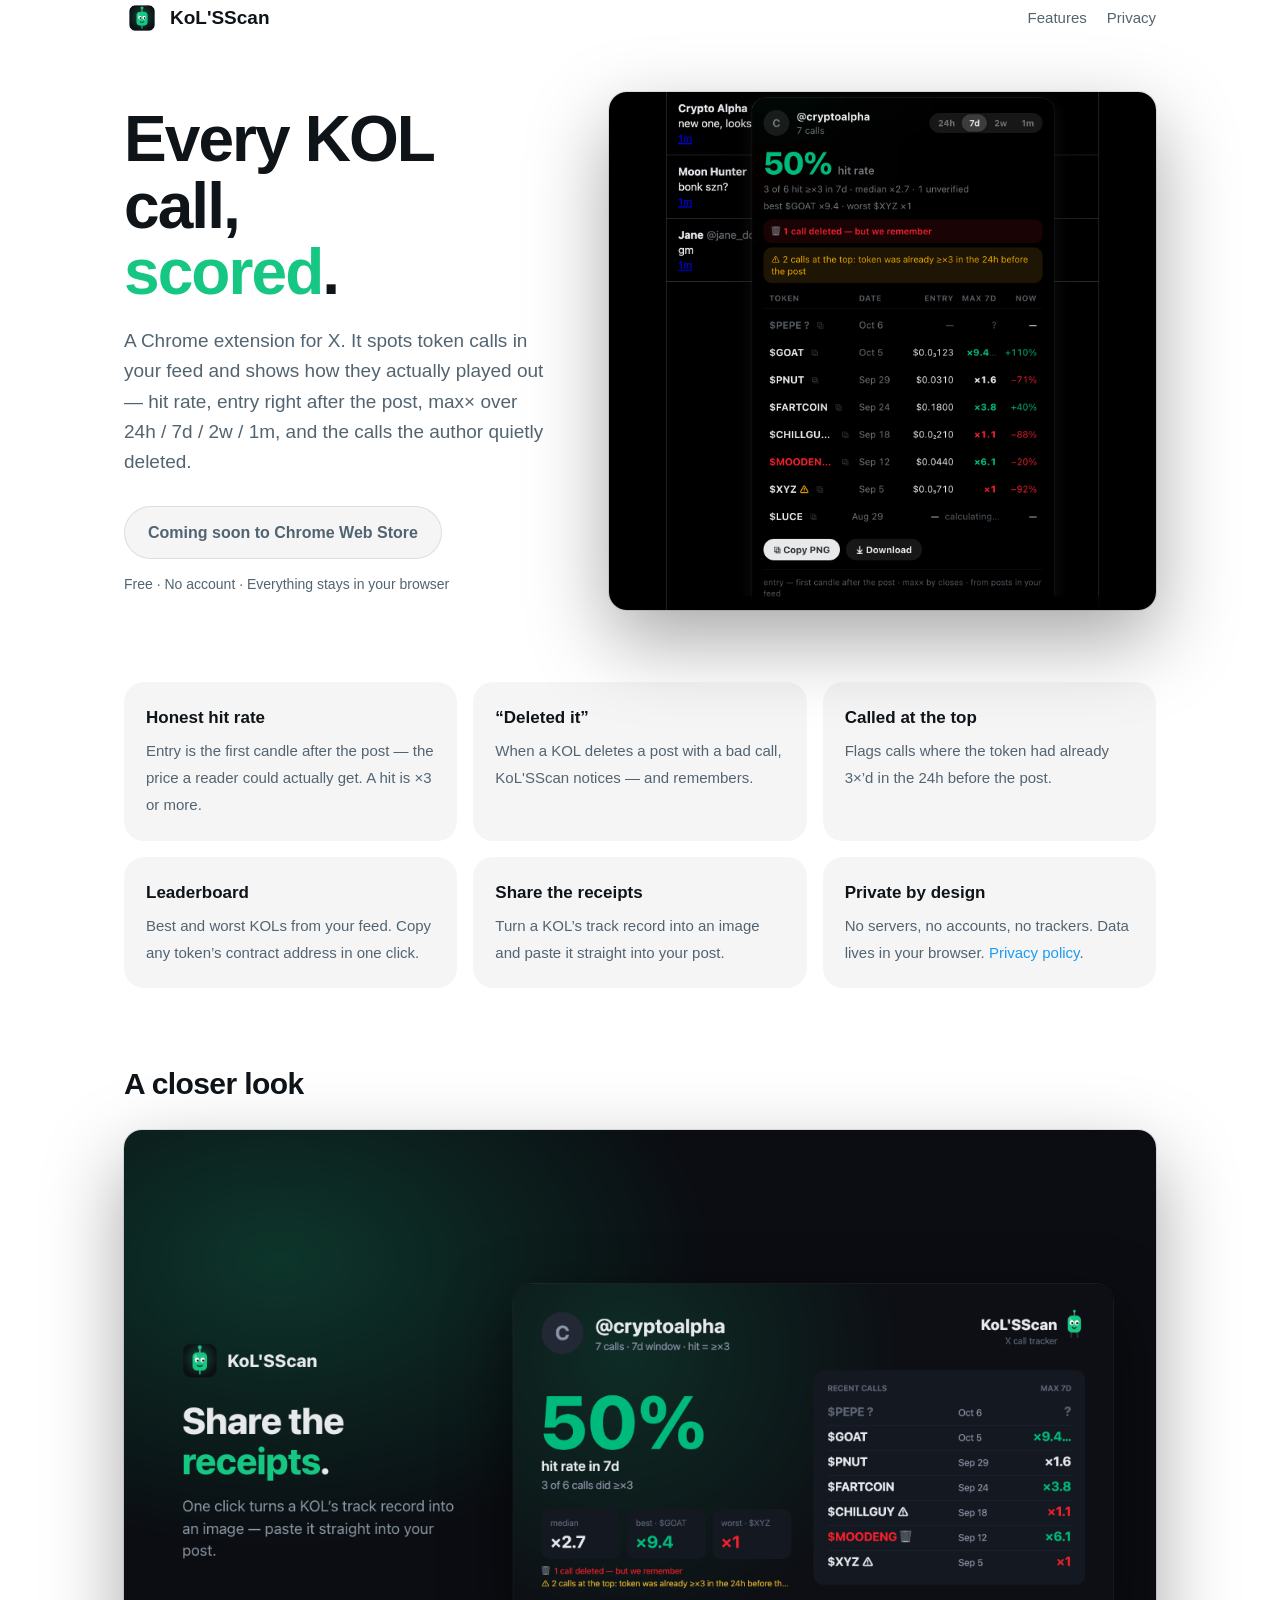
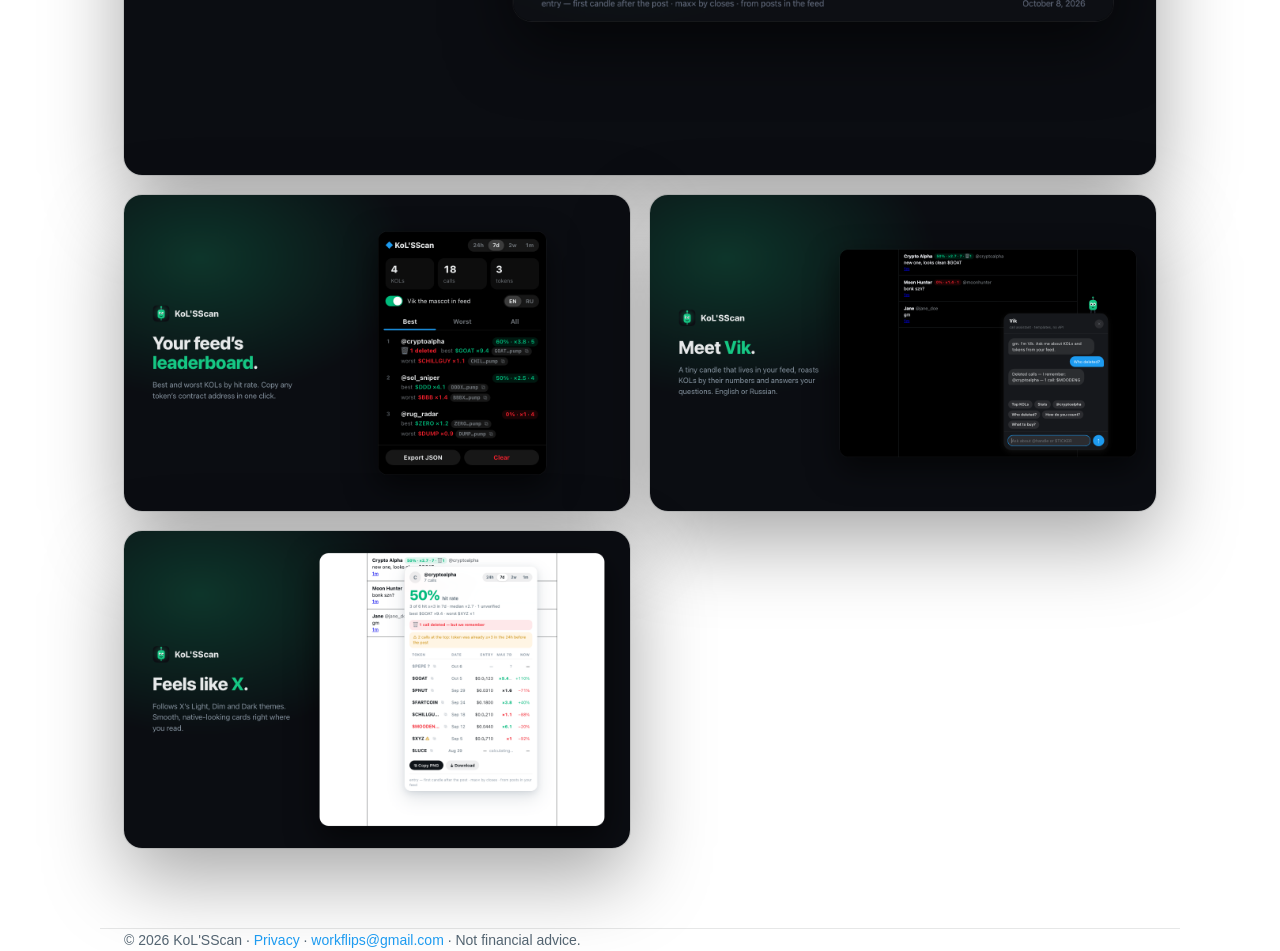
==== index.html @ b6e3bd10 "Сайт KoL'SScan: главная и политика конфиденциальности" ====
<!doctype html>
<html lang="en">
<head>
<meta charset="utf-8">
<meta name="viewport" content="width=device-width,initial-scale=1">
<title>KoL'SScan — every KOL call in your X feed, scored</title>
<meta name="description" content="Chrome extension that tracks token calls in your X feed: KOL hit rate, max× after the post, deleted calls, shareable stats card. Everything stays in your browser.">
<meta property="og:title" content="KoL'SScan — every KOL call, scored">
<meta property="og:description" content="Hit rate, max× after the post and deleted calls for every KOL in your X feed.">
<meta property="og:image" content="https://kolsscan.github.io/img/screenshot-1-card.png">
<meta name="twitter:card" content="summary_large_image">
<link rel="icon" href="img/favicon.png">
<link rel="stylesheet" href="style.css">
<style>
  .hero { display: grid; grid-template-columns: 1fr 1.25fr; gap: 48px; align-items: center; padding: 56px 0 72px; }
  .hero h1 { font-size: clamp(40px, 6vw, 64px); line-height: 1.04; letter-spacing: -0.03em; margin: 0 0 20px; font-weight: 800; }
  .hero h1 em { font-style: normal; color: var(--green); }
  .hero p { color: var(--dim); font-size: 19px; margin: 0 0 28px; }
  .cta { display: inline-flex; align-items: center; gap: 10px; padding: 14px 24px; border-radius: 999px; background: var(--text); color: var(--bg); font-weight: 800; font-size: 16px; }
  .cta:hover { text-decoration: none; filter: brightness(1.1); }
  .cta.soon { background: var(--elev); color: var(--dim); box-shadow: inset 0 0 0 1px var(--line); cursor: default; }
  .note { margin-top: 14px; color: var(--dim); font-size: 14px; }
  .shot { width: 100%; border-radius: 18px; box-shadow: 0 0 0 1px var(--line), 0 30px 80px rgba(0, 0, 0, .35); display: block; }
  .features { display: grid; grid-template-columns: repeat(3, 1fr); gap: 16px; padding-bottom: 72px; }
  .f { padding: 22px; border-radius: 20px; background: var(--elev); }
  .f b { display: block; font-size: 17px; margin-bottom: 6px; }
  .f span { color: var(--dim); font-size: 15px; }
  .gallery { display: grid; grid-template-columns: repeat(2, 1fr); gap: 20px; padding-bottom: 80px; }
  .gallery img:first-child { grid-column: 1 / -1; }
  h2.sec { font-size: 30px; letter-spacing: -0.02em; margin: 0 0 22px; }
  @media (max-width: 820px) {
    .hero { grid-template-columns: 1fr; padding-top: 24px; }
    .features, .gallery { grid-template-columns: 1fr; }
  }
</style>
</head>
<body>
<header class="wrap">
  <a class="brand" href="/"><img src="img/logo.png" alt="">KoL'SScan</a>
  <nav><a href="#features">Features</a><a href="privacy">Privacy</a></nav>
</header>

<main class="wrap">
  <section class="hero">
    <div>
      <h1>Every KOL call,<br><em>scored</em>.</h1>
      <p>A Chrome extension for X. It spots token calls in your feed and shows how they actually played out — hit rate, entry right after the post, max× over 24h&nbsp;/&nbsp;7d&nbsp;/&nbsp;2w&nbsp;/&nbsp;1m, and the calls the author quietly deleted.</p>
      <!-- STORE_LINK: когда расширение пройдёт проверку, заменить на <a class="cta" href="https://chromewebstore.google.com/detail/...">Add to Chrome — it's free</a> -->
      <span class="cta soon">Coming soon to Chrome Web Store</span>
      <div class="note">Free · No account · Everything stays in your browser</div>
    </div>
    <img class="shot" src="img/hero-card.png" alt="KOL card with hit rate, entries and max× after each call">
  </section>

  <section id="features" class="features">
    <div class="f"><b>Honest hit rate</b><span>Entry is the first candle after the post — the price a reader could actually get. A hit is ×3 or more.</span></div>
    <div class="f"><b>“Deleted it”</b><span>When a KOL deletes a post with a bad call, KoL'SScan notices — and remembers.</span></div>
    <div class="f"><b>Called at the top</b><span>Flags calls where the token had already 3×’d in the 24h before the post.</span></div>
    <div class="f"><b>Leaderboard</b><span>Best and worst KOLs from your feed. Copy any token’s contract address in one click.</span></div>
    <div class="f"><b>Share the receipts</b><span>Turn a KOL’s track record into an image and paste it straight into your post.</span></div>
    <div class="f"><b>Private by design</b><span>No servers, no accounts, no trackers. Data lives in your browser. <a href="privacy">Privacy policy</a>.</span></div>
  </section>

  <h2 class="sec">A closer look</h2>
  <section class="gallery">
    <img class="shot" src="img/screenshot-4-png.png" alt="Shareable PNG stats card">
    <img class="shot" src="img/screenshot-3-popup.png" alt="Popup leaderboard with copyable contract addresses">
    <img class="shot" src="img/screenshot-5-vik.png" alt="Vik the candle mascot and chat">
    <img class="shot" src="img/screenshot-2-light.png" alt="Light theme">
  </section>
</main>

<footer class="wrap">© 2026 KoL'SScan · <a href="privacy">Privacy</a> · <a href="mailto:workflips@gmail.com">workflips@gmail.com</a> · Not financial advice.</footer>
</body>
</html>
---- style.css ----
:root{--bg:#0b0d12;--elev:rgba(255,255,255,.05);--line:rgba(255,255,255,.1);--text:#e7e9ea;--dim:#8b98a5;--green:#16c784;--blue:#1d9bf0;color-scheme:dark}
@media (prefers-color-scheme:light){:root{--bg:#fff;--elev:rgba(15,20,25,.04);--line:rgba(15,20,25,.1);--text:#0f1419;--dim:#536471;color-scheme:light}}
*{box-sizing:border-box}html{-webkit-font-smoothing:antialiased}
body{margin:0;background:var(--bg);color:var(--text);font:17px/1.6 -apple-system,BlinkMacSystemFont,"Segoe UI",Roboto,Helvetica,Arial,sans-serif}
a{color:var(--blue);text-decoration:none}a:hover{text-decoration:underline}
.wrap{max-width:1080px;margin:0 auto;padding:0 24px}
header{display:flex;align-items:center;justify-content:space-between;padding:22px 0}
.brand{display:flex;align-items:center;gap:10px;font-weight:800;font-size:19px;color:var(--text)}.brand img{width:36px;height:36px}
nav a{color:var(--dim);margin-left:20px;font-size:15px}
code{font:14px ui-monospace,"SF Mono",Menlo,monospace;background:var(--elev);padding:1px 6px;border-radius:6px}

.doc{max-width:760px;margin:0 auto;padding:8px 24px 80px}
.doc h1{font-size:34px;letter-spacing:-.02em;margin:24px 0 8px}
.doc h2{font-size:21px;margin:34px 0 8px}
.doc p,.doc li{color:var(--text)}.doc em{color:var(--dim);font-style:normal}
.doc ul{padding-left:22px}.doc li{margin:6px 0}
.lang{display:inline-flex;gap:4px;padding:3px;border-radius:999px;background:var(--elev);font-size:14px;font-weight:700}
.lang a{padding:5px 12px;border-radius:999px;color:var(--dim)}.lang a.on{background:var(--line);color:var(--text)}
hr{border:0;border-top:1px solid var(--line);margin:56px 0}
footer{padding:32px 0 48px;color:var(--dim);font-size:14px;border-top:1px solid var(--line)}
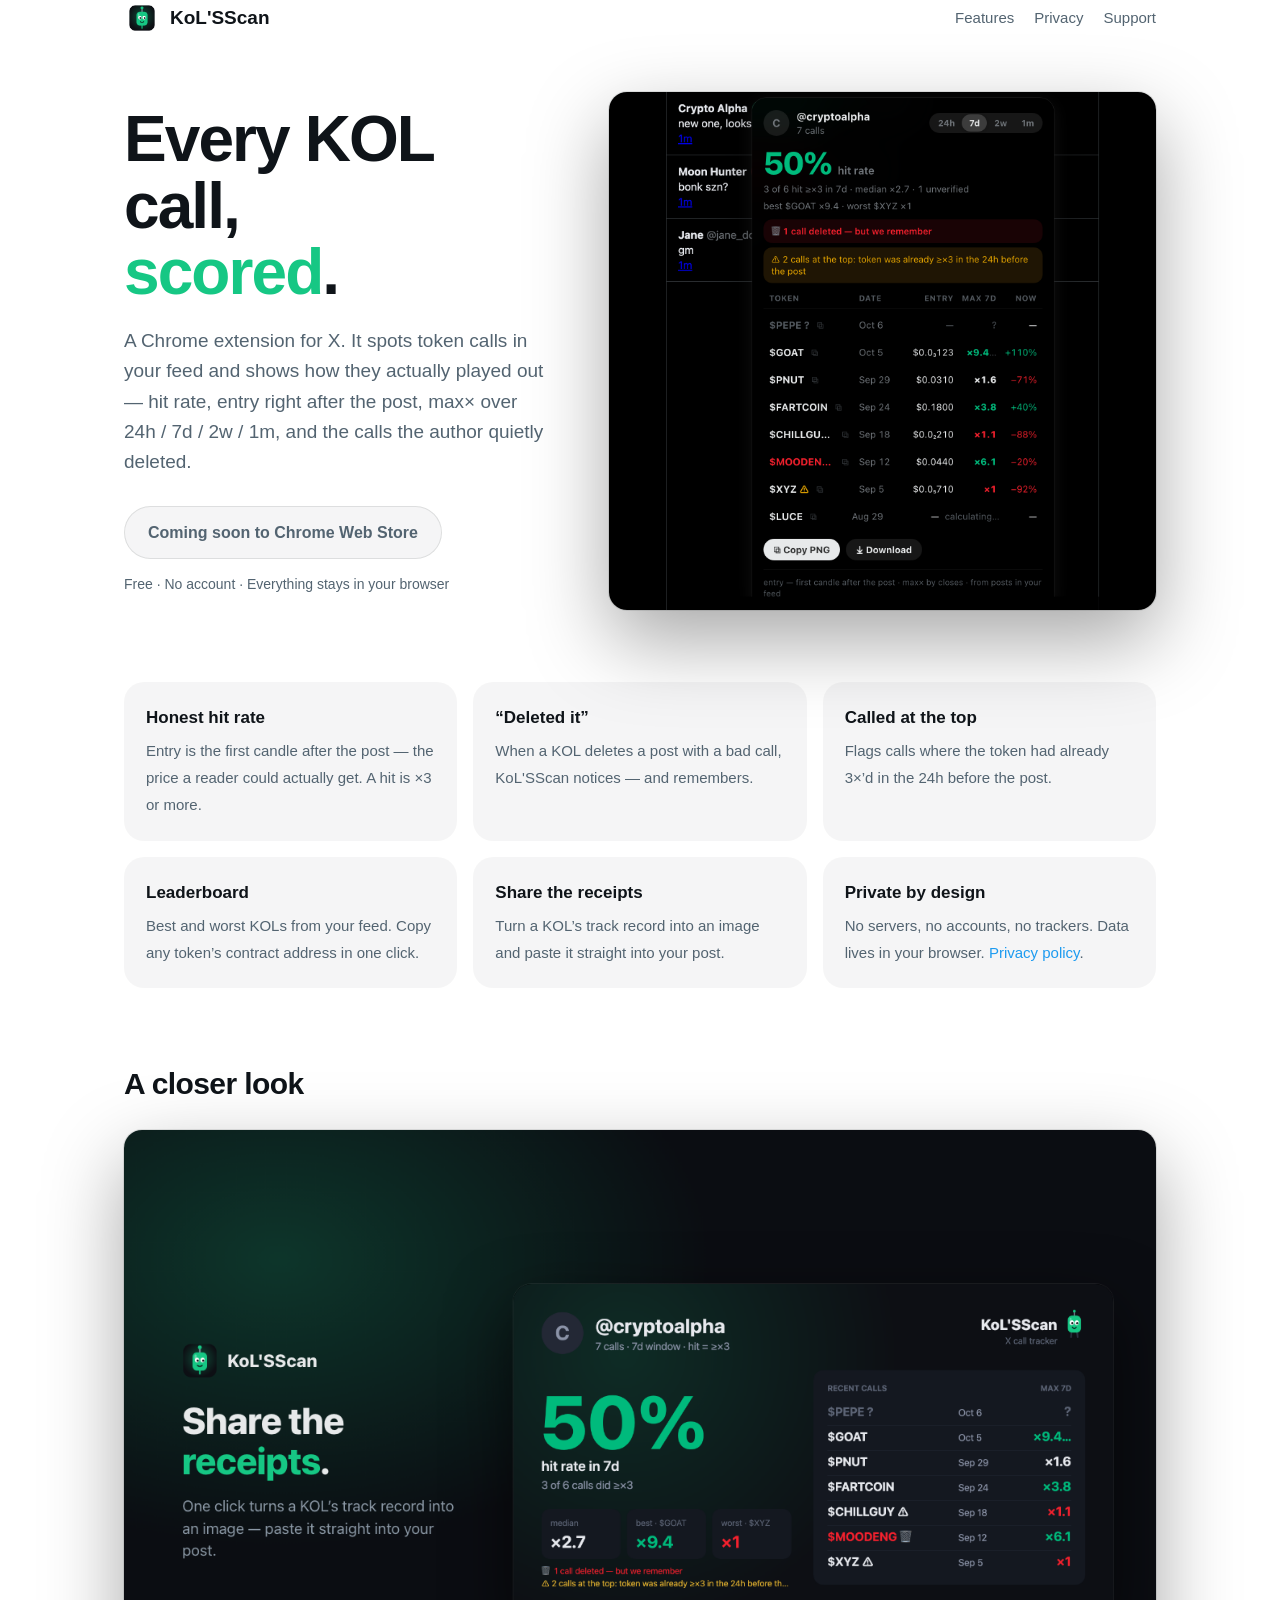
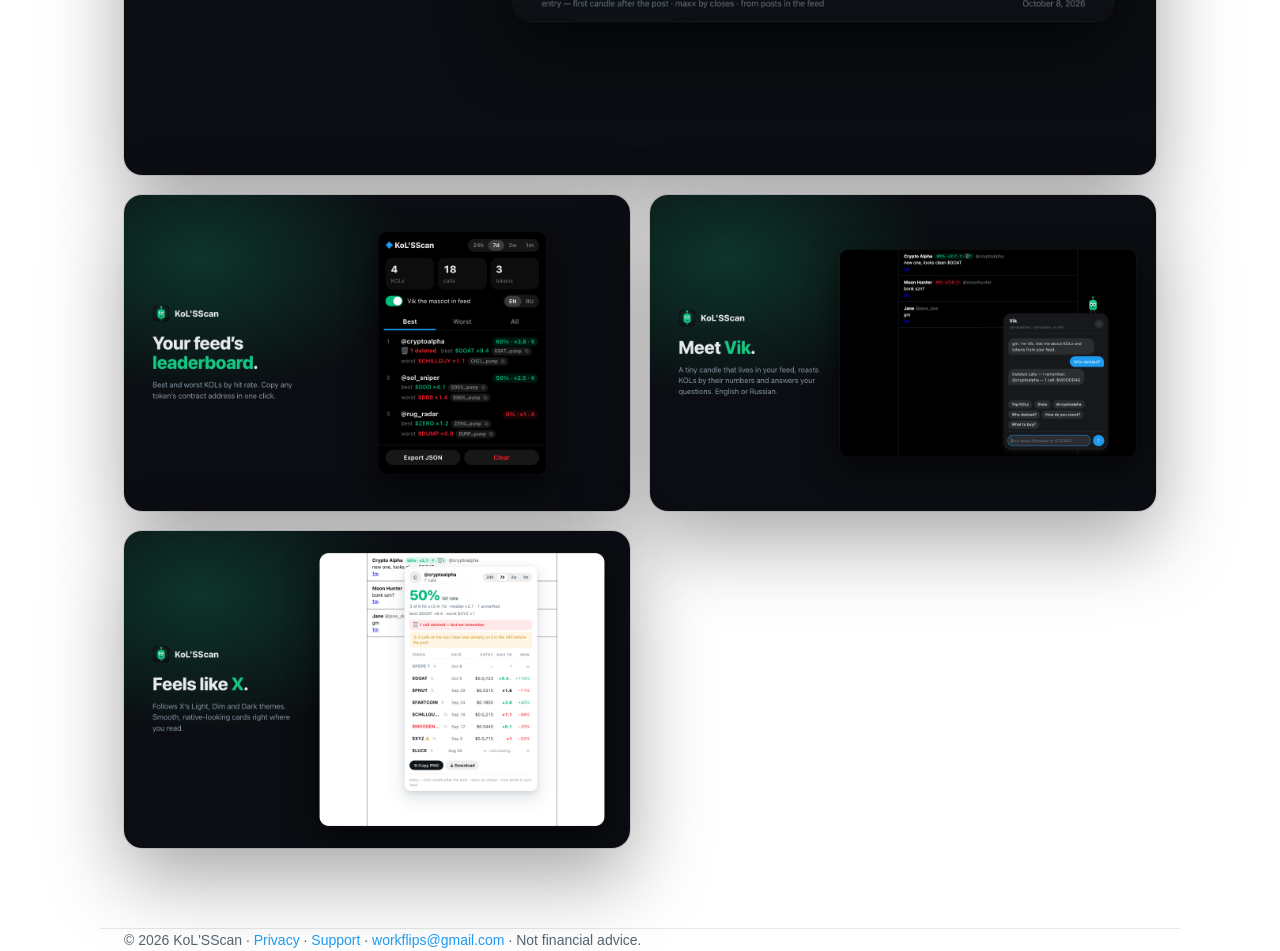
==== commit 89716e64: "Страница поддержки: почта и FAQ" ====
--- a/index.html
+++ b/index.html
@@ -37,7 +37,7 @@
 <body>
 <header class="wrap">
   <a class="brand" href="/"><img src="img/logo.png" alt="">KoL'SScan</a>
-  <nav><a href="#features">Features</a><a href="privacy">Privacy</a></nav>
+  <nav><a href="#features">Features</a><a href="privacy">Privacy</a><a href="support">Support</a></nav>
 </header>
 
 <main class="wrap">
@@ -70,6 +70,6 @@
   </section>
 </main>
 
-<footer class="wrap">© 2026 KoL'SScan · <a href="privacy">Privacy</a> · <a href="mailto:workflips@gmail.com">workflips@gmail.com</a> · Not financial advice.</footer>
+<footer class="wrap">© 2026 KoL'SScan · <a href="privacy">Privacy</a> · <a href="support">Support</a> · <a href="mailto:workflips@gmail.com">workflips@gmail.com</a> · Not financial advice.</footer>
 </body>
 </html>
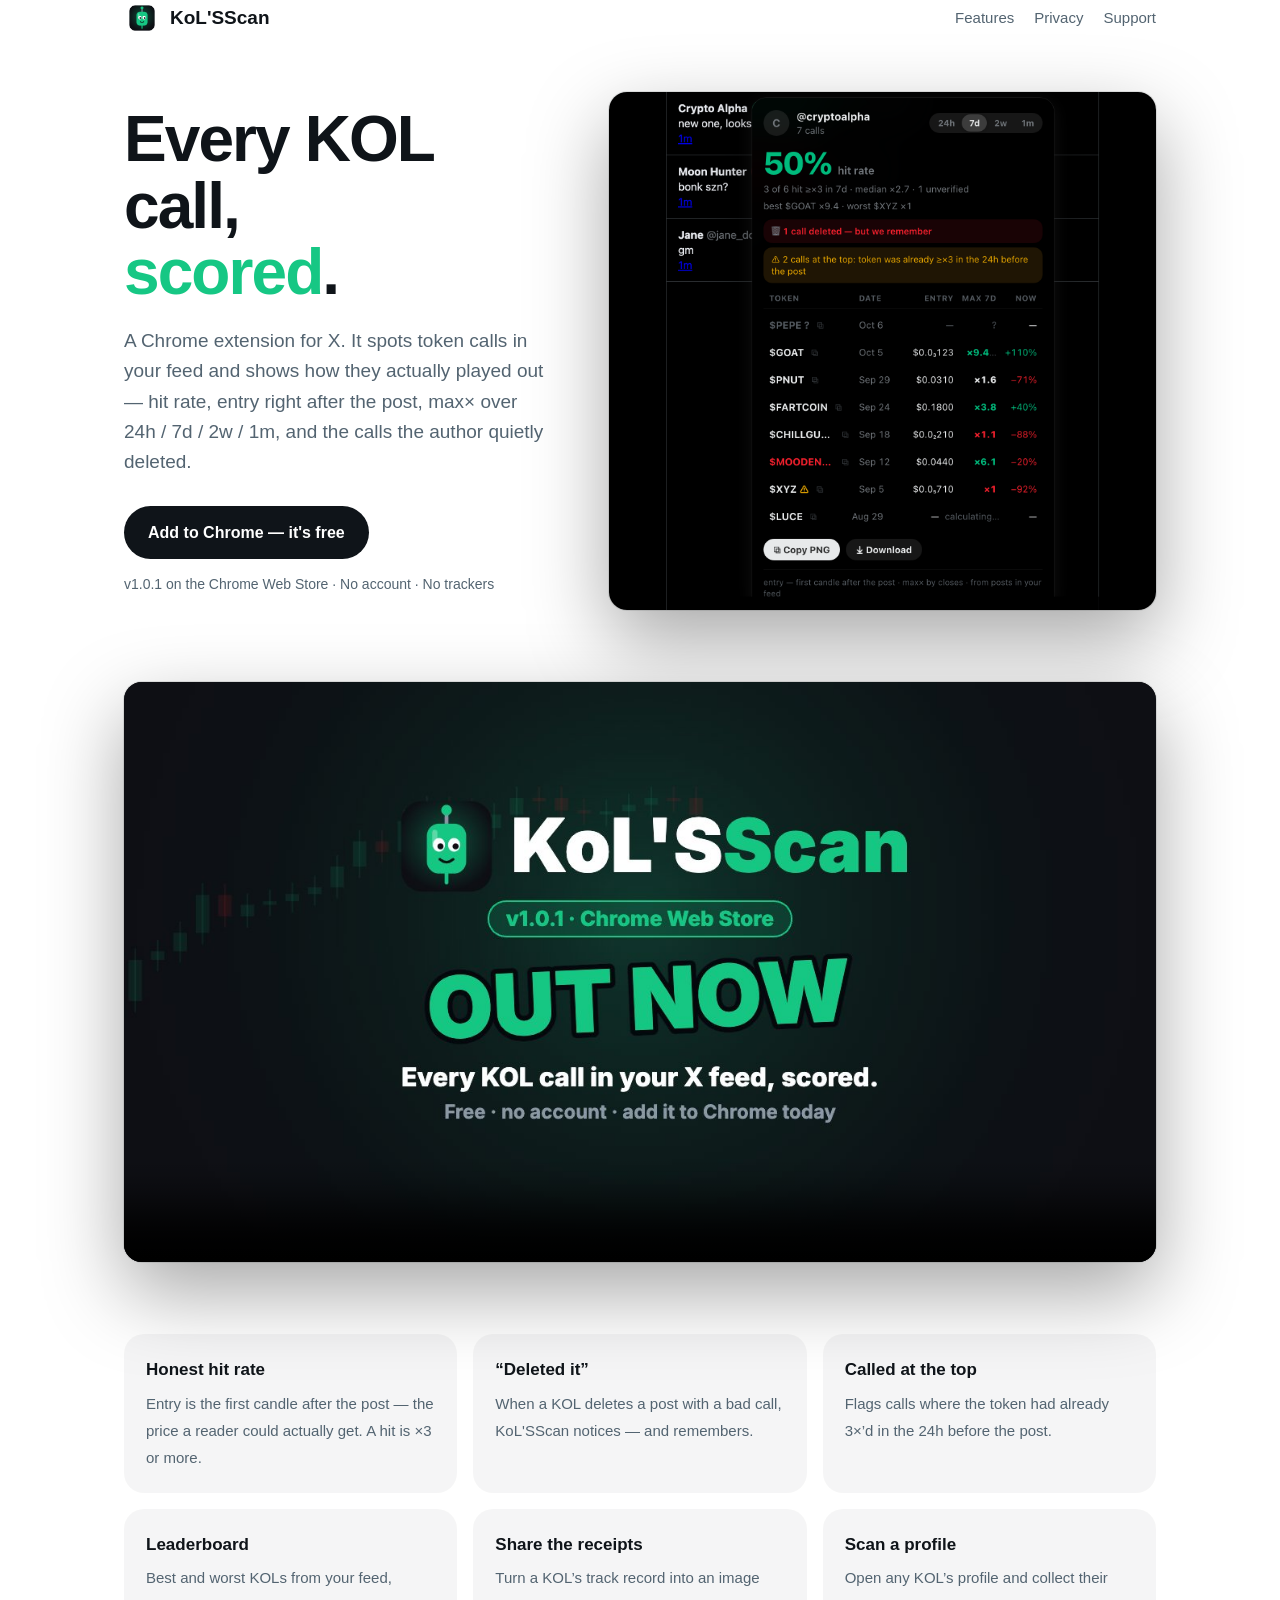
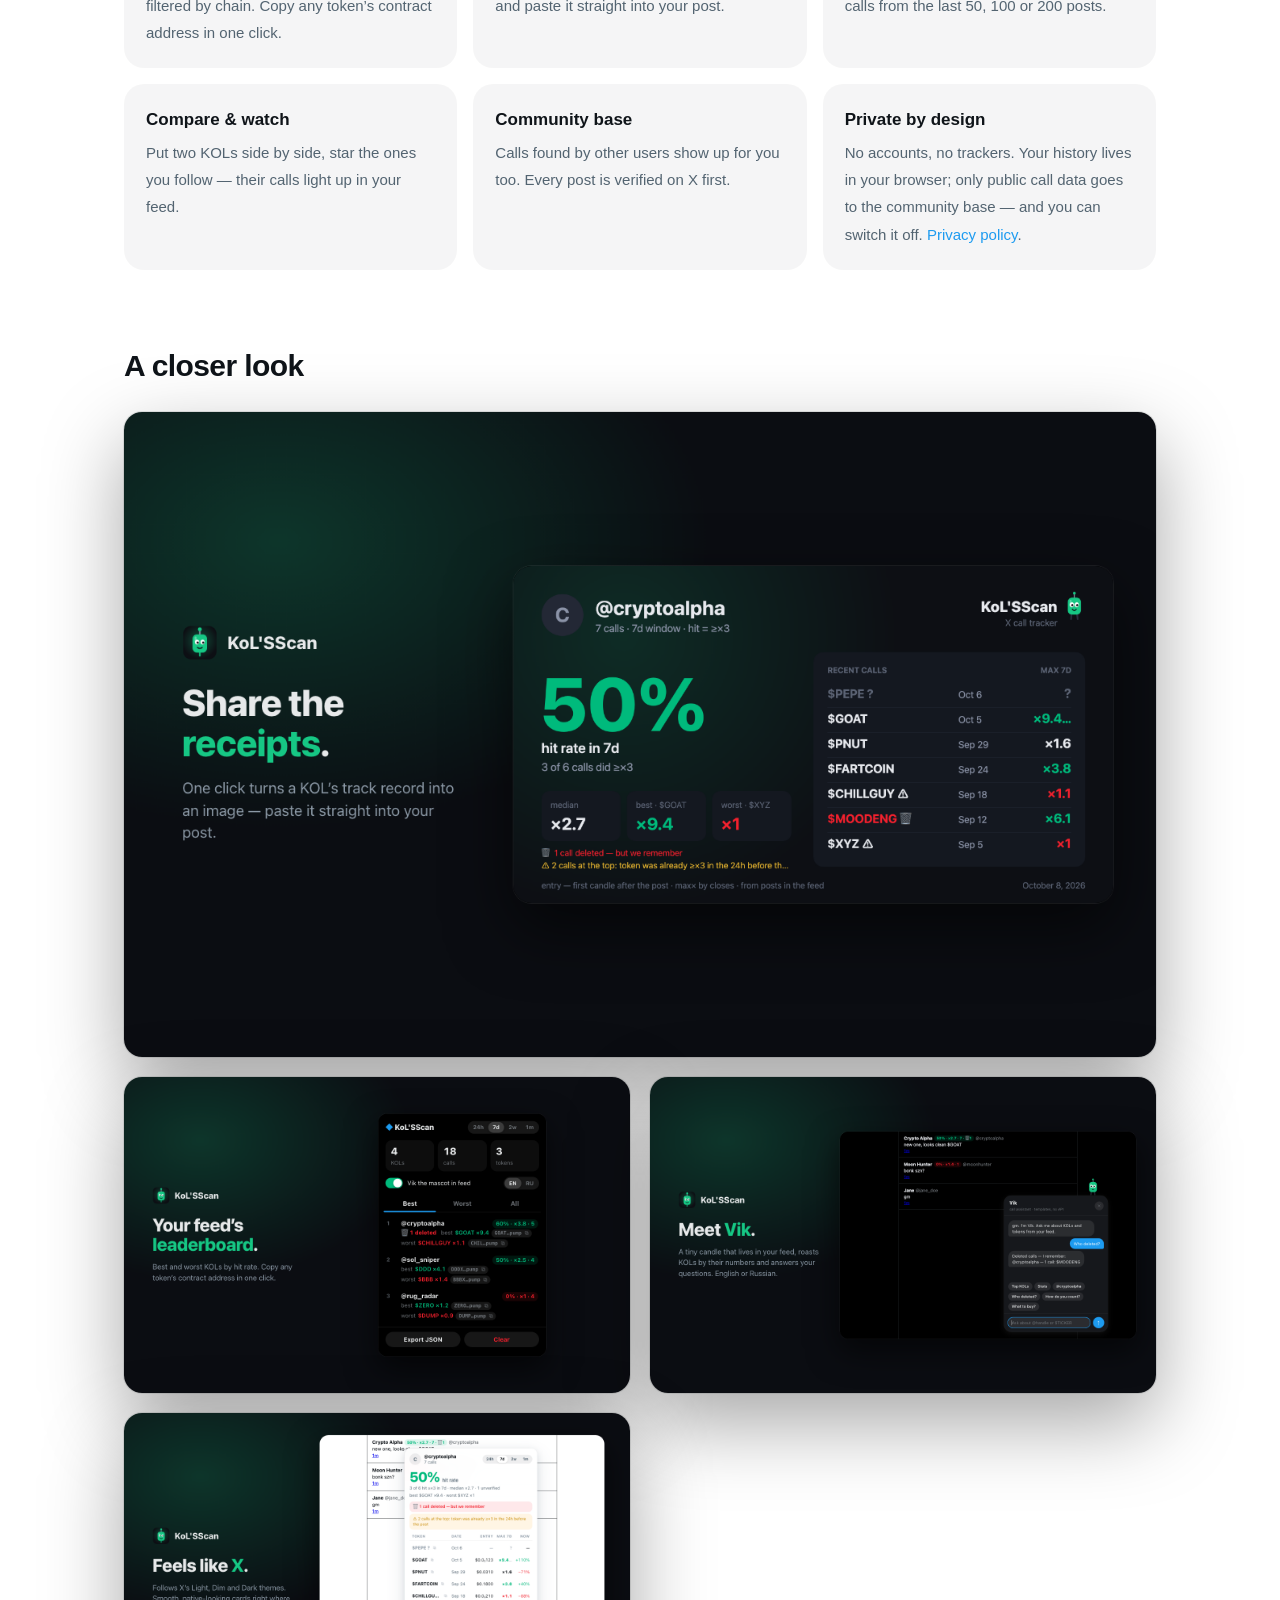
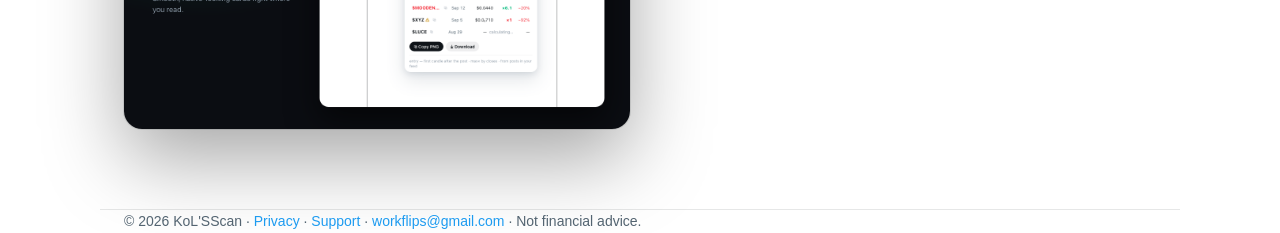
==== commit 13f820a8: "Site: v1.0.1 is live — Add to Chrome button, release video, features and privacy wording match 1.0.1" ====
--- a/index.html
+++ b/index.html
@@ -4,7 +4,7 @@
 <meta charset="utf-8">
 <meta name="viewport" content="width=device-width,initial-scale=1">
 <title>KoL'SScan — every KOL call in your X feed, scored</title>
-<meta name="description" content="Chrome extension that tracks token calls in your X feed: KOL hit rate, max× after the post, deleted calls, shareable stats card. Everything stays in your browser.">
+<meta name="description" content="Chrome extension that tracks token calls in your X feed: KOL hit rate, max× after the post, deleted calls, KOL comparison, shareable stats card. Free on the Chrome Web Store.">
 <meta property="og:title" content="KoL'SScan — every KOL call, scored">
 <meta property="og:description" content="Hit rate, max× after the post and deleted calls for every KOL in your X feed.">
 <meta property="og:image" content="https://kolsscan.github.io/img/screenshot-1-card.png">
@@ -21,6 +21,8 @@
   .cta.soon { background: var(--elev); color: var(--dim); box-shadow: inset 0 0 0 1px var(--line); cursor: default; }
   .note { margin-top: 14px; color: var(--dim); font-size: 14px; }
   .shot { width: 100%; border-radius: 18px; box-shadow: 0 0 0 1px var(--line), 0 30px 80px rgba(0, 0, 0, .35); display: block; }
+  .promo { padding-bottom: 72px; }
+  .promo video { aspect-ratio: 16 / 9; background: #0d0f14; }
   .features { display: grid; grid-template-columns: repeat(3, 1fr); gap: 16px; padding-bottom: 72px; }
   .f { padding: 22px; border-radius: 20px; background: var(--elev); }
   .f b { display: block; font-size: 17px; margin-bottom: 6px; }
@@ -45,20 +47,26 @@
     <div>
       <h1>Every KOL call,<br><em>scored</em>.</h1>
       <p>A Chrome extension for X. It spots token calls in your feed and shows how they actually played out — hit rate, entry right after the post, max× over 24h&nbsp;/&nbsp;7d&nbsp;/&nbsp;2w&nbsp;/&nbsp;1m, and the calls the author quietly deleted.</p>
-      <!-- STORE_LINK: когда расширение пройдёт проверку, заменить на <a class="cta" href="https://chromewebstore.google.com/detail/...">Add to Chrome — it's free</a> -->
-      <span class="cta soon">Coming soon to Chrome Web Store</span>
-      <div class="note">Free · No account · Everything stays in your browser</div>
+      <a class="cta" href="https://chromewebstore.google.com/detail/kolsscan-%E2%80%94-kol-call-track/dpggfhnpoemnljlchhdnmjdbbobhngdo" target="_blank" rel="noopener">Add to Chrome — it's free</a>
+      <div class="note">v1.0.1 on the Chrome Web Store · No account · No trackers</div>
     </div>
     <img class="shot" src="img/hero-card.png" alt="KOL card with hit rate, entries and max× after each call">
+  </section>
+
+  <section class="promo">
+    <video class="shot" src="video/kolsscan-1.0.1.mp4" poster="video/poster.jpg" controls muted playsinline preload="none" aria-label="KoL'SScan in 20 seconds"></video>
   </section>
 
   <section id="features" class="features">
     <div class="f"><b>Honest hit rate</b><span>Entry is the first candle after the post — the price a reader could actually get. A hit is ×3 or more.</span></div>
     <div class="f"><b>“Deleted it”</b><span>When a KOL deletes a post with a bad call, KoL'SScan notices — and remembers.</span></div>
     <div class="f"><b>Called at the top</b><span>Flags calls where the token had already 3×’d in the 24h before the post.</span></div>
-    <div class="f"><b>Leaderboard</b><span>Best and worst KOLs from your feed. Copy any token’s contract address in one click.</span></div>
+    <div class="f"><b>Leaderboard</b><span>Best and worst KOLs from your feed, filtered by chain. Copy any token’s contract address in one click.</span></div>
     <div class="f"><b>Share the receipts</b><span>Turn a KOL’s track record into an image and paste it straight into your post.</span></div>
-    <div class="f"><b>Private by design</b><span>No servers, no accounts, no trackers. Data lives in your browser. <a href="privacy">Privacy policy</a>.</span></div>
+    <div class="f"><b>Scan a profile</b><span>Open any KOL’s profile and collect their calls from the last 50, 100 or 200 posts.</span></div>
+    <div class="f"><b>Compare &amp; watch</b><span>Put two KOLs side by side, star the ones you follow — their calls light up in your feed.</span></div>
+    <div class="f"><b>Community base</b><span>Calls found by other users show up for you too. Every post is verified on X first.</span></div>
+    <div class="f"><b>Private by design</b><span>No accounts, no trackers. Your history lives in your browser; only public call data goes to the community base — and you can switch it off. <a href="privacy">Privacy policy</a>.</span></div>
   </section>
 
   <h2 class="sec">A closer look</h2>
